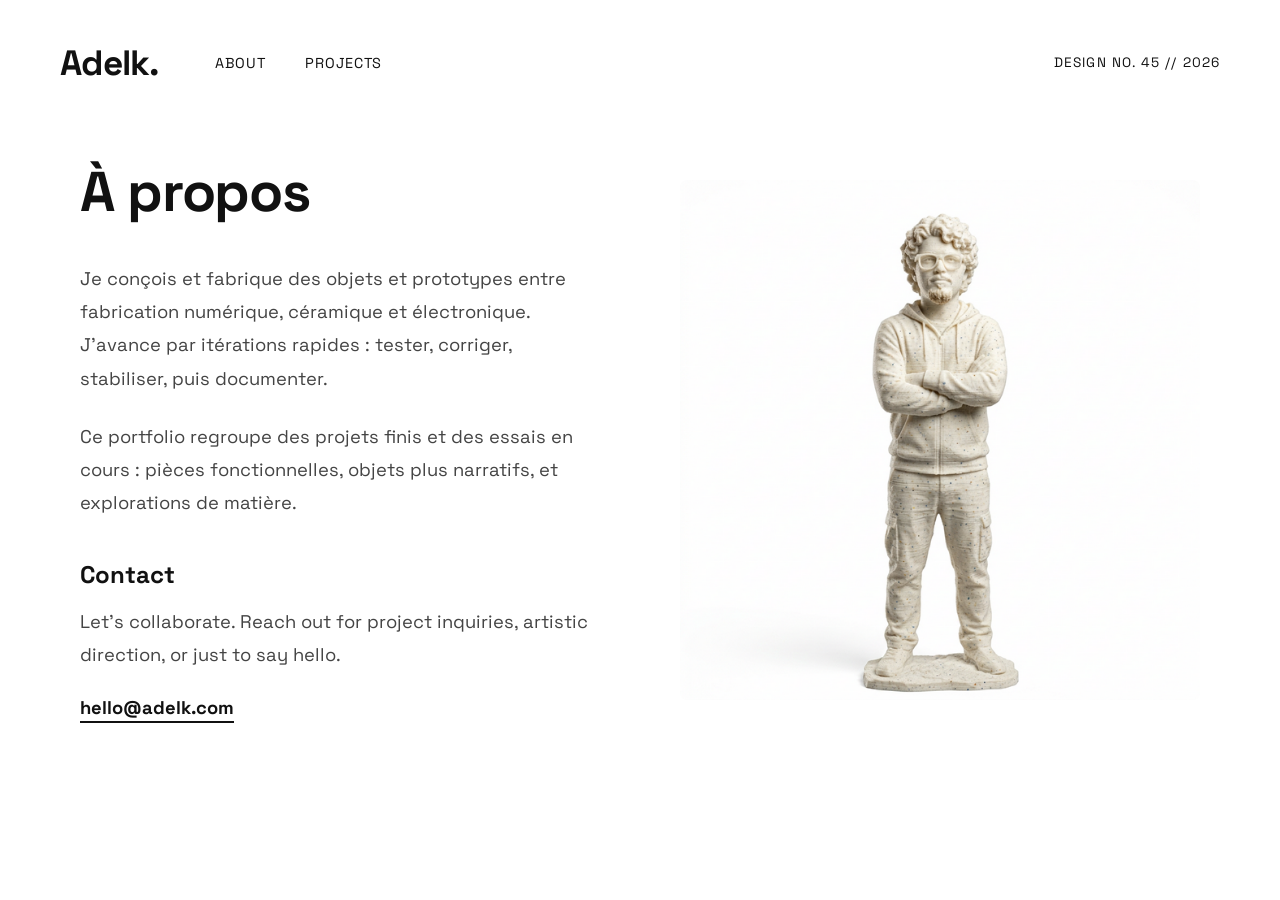
==== about.html @ 8883c1e1 "Initial commit for portfolio project with projects and about info" ====
<!DOCTYPE html>
<html lang="en">

<head>
    <meta charset="UTF-8">
    <meta name="viewport" content="width=device-width, initial-scale=1.0">
    <title>About - Adelk.</title>
    <link rel="stylesheet" href="style.css">
    <link rel="preconnect" href="https://fonts.googleapis.com">
    <link rel="preconnect" href="https://fonts.gstatic.com" crossorigin>
    <link href="https://fonts.googleapis.com/css2?family=Space+Grotesk:wght@300;400;600;700;800&display=swap"
        rel="stylesheet">
</head>

<body class="light-theme">
    <div class="loader-mask"></div>
    <header class="header">
        <div class="header-left">
            <a href="index.html" class="logo">Adelk.</a>
            <nav class="nav-links">
                <a href="about.html" class="active">About</a>
                <a href="projects.html">Projects</a>
            </nav>
        </div>
        <div class="header-right">DESIGN NO. 45 // 2026</div>
    </header>

    <main class="page-container page-content light-theme">
        <div class="project-details-scroll about-scroll" style="display: flex; align-items: center; min-height: 80vh;">

            <div class="detail-block in-view" style="margin-bottom: 0;">
                <div class="detail-text">
                    <h3 class="detail-title" style="margin-bottom: 40px; font-size: 3.5rem;">À propos</h3>
                    <p class="detail-paragraph" style="margin-bottom: 25px;">Je conçois et fabrique des objets et
                        prototypes entre fabrication numérique, céramique et électronique. J’avance par itérations
                        rapides : tester, corriger, stabiliser, puis documenter.</p>
                    <p class="detail-paragraph" style="margin-bottom: 40px;">Ce portfolio regroupe des projets finis et
                        des essais en cours : pièces
                        fonctionnelles, objets plus narratifs, et explorations de matière.</p>

                    <h4 style="font-size: 1.5rem; font-weight: 700; margin-bottom: 15px; color: #111;">Contact</h4>
                    <p class="detail-paragraph" style="margin-bottom: 25px;">Let's collaborate. Reach out for project
                        inquiries, artistic direction, or just to say hello.</p>
                    <a href="mailto:hello@adelk.com"
                        style="color: #111; font-weight: 700; border-bottom: 2px solid #111; padding-bottom: 2px; text-decoration: none; font-size: 1.15rem;">hello@adelk.com</a>
                </div>
                <div class="detail-image no-shadow">
                    <img src="assets/subject_fg.webp" alt="Profile">
                </div>
            </div>



        </div>
    </main>

    <!-- Connect the same JS animation logic used on projects page -->
    <script>
        document.addEventListener("DOMContentLoaded", () => {
            const blocks = document.querySelectorAll('.detail-block');
            const observer = new IntersectionObserver((entries) => {
                entries.forEach(entry => {
                    if (entry.isIntersecting) {
                        entry.target.classList.add('in-view');
                    }
                });
            }, { threshold: 0.2 });

            blocks.forEach(block => observer.observe(block));
        });
    </script>
</body>

</html>
---- style.css ----
* {
    margin: 0;
    padding: 0;
    box-sizing: border-box;
}

body {
    font-family: 'Space Grotesk', sans-serif;
    color: #ffffff;
    overflow: hidden;
    -webkit-font-smoothing: antialiased;
    background-image: url('assets/main_bg.webp');
    background-size: cover;
    background-position: center;
    background-repeat: no-repeat;
    height: 100vh;
    width: 100vw;
}

.loader-mask {
    position: fixed;
    inset: 0;
    background: #000;
    z-index: 9999;
    animation: fadeOutLoader 0.8s ease-in-out 0.3s forwards;
    pointer-events: none;
}

@keyframes fadeOutLoader {
    to {
        opacity: 0;
        visibility: hidden;
    }
}

@keyframes fadeIn {
    from {
        opacity: 0;
    }

    to {
        opacity: 1;
    }
}

@keyframes slideUpFade {
    from {
        transform: translateY(40px);
        opacity: 0;
    }

    to {
        transform: translateY(0);
        opacity: 1;
    }
}

/* Header */
.header {
    position: fixed;
    top: 0;
    left: 0;
    width: 100%;
    padding: 40px 60px;
    display: flex;
    justify-content: space-between;
    align-items: center;
    z-index: 100;
    animation: fadeIn 1s ease-out 0.8s backwards;
    pointer-events: none;
}

.header-left {
    display: flex;
    align-items: center;
    gap: 3.5rem;
    pointer-events: auto;
}

.logo {
    font-size: 2.2rem;
    font-weight: 800;
    letter-spacing: -0.02em;
    text-decoration: none;
    color: #ffffff;
}

.nav-links {
    display: flex;
    gap: 2.5rem;
    align-items: center;
}

.nav-links a {
    color: #ffffff;
    text-decoration: none;
    font-size: 0.9rem;
    font-weight: 400;
    letter-spacing: 0.05em;
    text-transform: uppercase;
    position: relative;
    transition: opacity 0.3s ease;
}

.nav-links a::after {
    content: '';
    position: absolute;
    bottom: -4px;
    left: 0;
    width: 100%;
    height: 1px;
    background-color: #ffffff;
    transform: scaleX(0);
    transform-origin: right;
    transition: transform 0.4s cubic-bezier(0.19, 1, 0.22, 1);
}

.nav-links a:hover::after {
    transform: scaleX(1);
    transform-origin: left;
}

.nav-links a:hover {
    opacity: 0.7;
}

.header-right {
    font-size: 0.85rem;
    font-weight: 400;
    letter-spacing: 0.08em;
    text-transform: uppercase;
}

.header-design-text {
    font-size: 0.85rem;
    font-weight: 400;
    letter-spacing: 0.08em;
    text-transform: uppercase;
    display: none;
    /* Hide on mobile if needed, but let's keep it next to menu for now */
}

@media (min-width: 600px) {
    .header-design-text {
        display: block;
    }
}

/* Page Content Pages */
.page-content {
    background-color: rgba(17, 17, 17, 0.85);
    backdrop-filter: blur(10px);
    -webkit-backdrop-filter: blur(10px);
    overflow-y: auto;
    /* enable scrolling for inner pages */
    align-items: flex-start;
    padding-top: 120px;
}

.page-content.light-theme {
    background-color: transparent;
    backdrop-filter: none;
    -webkit-backdrop-filter: none;
}

.content-box {
    text-align: center;
    max-width: 600px;
    margin: 40px auto;
    padding: 40px;
    animation: slideUpFade 1s ease-out 0.4s backwards;
}

.content-box h1 {
    font-size: 3rem;
    font-weight: 800;
    margin-bottom: 20px;
    letter-spacing: -0.02em;
}

.content-box p {
    font-size: 1.1rem;
    line-height: 1.6;
    color: rgba(255, 255, 255, 0.8);
}

/* --- Light Layout Styles --- */
body.light-theme {
    background-image: none;
    background-color: #ffffff;
    color: #111111;
    overflow-x: hidden;
    overflow-y: auto;
    height: auto;
    min-height: 100vh;
}

.light-theme .header .logo,
.light-theme .header .nav-links a,
.light-theme .header .header-right {
    color: #111111 !important;
}

.light-theme .nav-links a::after {
    background-color: #111111;
}

.projects-horizontal-layout {
    display: flex;
    width: 100vw;
    height: calc(100vh - 120px);
    overflow: hidden;
    padding: 20px 0 60px 0;
    font-family: 'Space Grotesk', sans-serif;
}

/* Left Side: Slider Viewport */
.slider-viewport {
    flex: 1;
    position: relative;
    overflow: hidden;
    padding-left: 5vw;
    display: flex;
    align-items: center;
}

.slider-track {
    display: flex;
    height: 60vh;
    min-height: 400px;
    align-items: center;
    transition: transform 0.8s cubic-bezier(0.25, 1, 0.5, 1);
    gap: 3vw;
}

/* Individual Slide */
.slide {
    position: relative;
    width: 25vw;
    min-width: 300px;
    height: 100%;
    display: flex;
    flex-direction: column;
    transition: all 0.8s cubic-bezier(0.25, 1, 0.5, 1);
    opacity: 0.4;
    cursor: pointer;
}

.slide.active {
    width: 45vw;
    min-width: 500px;
    opacity: 1;
    cursor: default;
}

.slide-image-container {
    position: relative;
    width: 100%;
    height: 70%;
    overflow: hidden;
}

.slide img {
    width: 100%;
    height: 100%;
    object-fit: cover;
    transition: transform 0.8s;
}

.slide.active img {
    transform: scale(1.02);
}

.slide-overlay {
    position: absolute;
    inset: 0;
    background: rgba(0, 0, 0, 0.2);
    display: flex;
    flex-direction: column;
    justify-content: center;
    align-items: center;
    opacity: 0;
    transition: opacity 0.5s;
    color: #ffffff;
    text-align: center;
}

.slide.active .slide-overlay {
    opacity: 1;
}

.slide-overlay h2 {
    font-size: 2.5rem;
    font-weight: 800;
    letter-spacing: 0.05em;
    line-height: 1.2;
    margin-bottom: 20px;
    text-shadow: 0 4px 12px rgba(0, 0, 0, 0.3);
}

.slide-stats {
    display: flex;
    gap: 20px;
    position: absolute;
    bottom: 20px;
    left: 20px;
    font-size: 0.9rem;
    font-weight: 600;
    text-shadow: 0 2px 8px rgba(0, 0, 0, 0.3);
}

.slide-index-bg {
    position: absolute;
    bottom: -15px;
    right: 15px;
    font-size: 4rem;
    font-weight: 800;
    color: transparent;
    -webkit-text-stroke: 1px rgba(255, 255, 255, 0.6);
    opacity: 0;
    transition: opacity 0.5s;
}

.slide:not(.active) .slide-index-bg {
    opacity: 1;
}

.slide-footer {
    margin-top: 20px;
    display: flex;
    flex-direction: row;
    justify-content: space-between;
    align-items: flex-start;
    gap: 20px;
    padding-top: 15px;
    border-top: 1px solid #e0e0e0;
}

.slide-excerpt {
    font-size: 0.8rem;
    line-height: 1.6;
    color: #888;
    flex: 1;
}

.slide.active .slide-excerpt {
    color: #444;
}

.more-link {
    font-size: 0.75rem;
    font-weight: 700;
    color: #111;
    text-decoration: none;
    letter-spacing: 0.1em;
    white-space: nowrap;
    opacity: 0;
    transition: opacity 0.3s;
}

.slide.active .more-link {
    opacity: 1;
}

/* Right Side: Sidebar */
.slider-sidebar {
    width: 350px;
    flex-shrink: 0;
    padding: 20px 60px 40px 40px;
    display: flex;
    flex-direction: column;
    justify-content: center;
    position: relative;
}

.sidebar-header {
    display: flex;
    align-items: flex-start;
    margin-bottom: 20px;
    position: relative;
}

.sidebar-line {
    position: absolute;
    left: -80px;
    top: 25px;
    width: 60px;
    height: 1px;
    background: #ccc;
}

.sidebar-num {
    font-size: 3.5rem;
    font-weight: 200;
    line-height: 1;
    color: transparent;
    -webkit-text-stroke: 1px #ccc;
    margin-right: 15px;
}

.sidebar-title {
    font-size: 1.3rem;
    font-weight: 800;
    line-height: 1.2;
    padding-top: 8px;
}

.sidebar-desc {
    font-size: 0.85rem;
    line-height: 1.6;
    color: #888;
    margin-bottom: 40px;
}

.sidebar-nav {
    display: flex;
    flex-direction: column;
    gap: 30px;
}

.nav-numbers {
    display: flex;
    flex-direction: column;
    gap: 15px;
    font-size: 0.9rem;
    font-weight: 600;
    color: #ccc;
    align-items: flex-start;
    padding-left: 20px;
}

.nav-num {
    cursor: pointer;
    transition: color 0.3s;
}

.nav-num:hover,
.nav-num.active {
    color: #111;
}

.nav-buttons {
    display: flex;
    gap: 10px;
}

.nav-btn {
    border: 1px solid #ddd;
    background: transparent;
    padding: 15px 20px;
    font-family: inherit;
    font-size: 0.7rem;
    font-weight: 700;
    letter-spacing: 0.1em;
    cursor: pointer;
    color: #111;
    transition: background 0.3s, color 0.3s, border-color 0.3s;
    text-align: center;
    flex: 1;
    border-radius: 4px;
}

.nav-btn span {
    font-size: 1rem;
    font-weight: 300;
    display: block;
    margin-top: 5px;
    color: #888;
}

.nav-btn:hover {
    border-color: #111;
}

.scroll-indicator {
    position: absolute;
    bottom: 20px;
    right: 40px;
    display: flex;
    flex-direction: column;
    align-items: center;
    gap: 15px;
    font-size: 0.6rem;
    font-weight: 600;
    letter-spacing: 0.1em;
    color: #999;
}

.scroll-line {
    width: 1px;
    height: 40px;
    background: #ccc;
}

/* Fixed Header Adjustment */
.projects-horizontal-layout {
    display: flex;
    width: 100vw;
    height: auto;
    min-height: calc(100vh - 120px);
    overflow: visible;
    padding: 20px 0 60px 0;
    font-family: 'Space Grotesk', sans-serif;
}

/* --- Project Scrolling Details --- */
.project-details-scroll {
    width: 100%;
    max-width: 1200px;
    margin: 0 auto;
    padding: 20px 40px 100px 40px;
    /* Reduced top padding from 100px to 20px */
}

.detail-block {
    display: flex;
    align-items: center;
    justify-content: space-between;
    gap: 80px;
    margin-bottom: 150px;
}

/* Reverse every other block */
.detail-block:nth-child(even) {
    flex-direction: row-reverse;
}

.detail-text {
    flex: 1;
    color: #111;
}

.detail-title {
    font-size: 2.5rem;
    font-weight: 800;
    letter-spacing: -0.02em;
    margin-bottom: 25px;
    line-height: 1.1;
    opacity: 0;
    transform: translateY(30px);
    transition: opacity 0.8s ease, transform 0.8s cubic-bezier(0.19, 1, 0.22, 1);
}

.detail-paragraph {
    font-size: 1.15rem;
    line-height: 1.8;
    color: #444;
    opacity: 0;
    transform: translateY(30px);
    transition: opacity 0.8s ease 0.2s, transform 0.8s cubic-bezier(0.19, 1, 0.22, 1) 0.2s;
}

.detail-image {
    flex: 1;
    max-width: 50vw;
    position: relative;
    border-radius: 8px;
    overflow: hidden;
    box-shadow: 0 20px 50px rgba(0, 0, 0, 0.1);
    opacity: 0;
    transform: translateY(40px) scale(0.95);
    transition: all 1s cubic-bezier(0.19, 1, 0.22, 1) 0.1s;
}

.detail-image.no-shadow {
    box-shadow: none !important;
}

.detail-image img {
    width: 100%;
    height: auto;
    display: block;
    transform: scale(1.1);
    transition: transform 1.5s cubic-bezier(0.19, 1, 0.22, 1);
}

/* Animation triggers (applied via JS Intersection Observer) */
.detail-block.in-view .detail-title,
.detail-block.in-view .detail-paragraph {
    opacity: 1;
    transform: translateY(0);
}

.detail-block.in-view .detail-image {
    opacity: 1;
    transform: translateY(0) scale(1);
}

.detail-block.in-view .detail-image img {
    transform: scale(1);
}

/* Page Container (Modify to allow natural scrolling page) */
.page-container {
    position: relative;
    width: 100vw;
    min-height: 100vh;
    display: block;
}

.giant-outline {
    position: absolute;
    left: 55%;
    top: 50%;
    transform: translate(-50%, -50%);
    font-size: 55vw;
    font-family: 'Helvetica Neue', Helvetica, Arial, sans-serif;
    font-weight: 200;
    color: transparent;
    -webkit-text-stroke: 1.5px rgba(255, 255, 255, 0.45);
    letter-spacing: -0.05em;
    pointer-events: none;
    animation: fadeIn 1.2s ease-out 0.6s backwards;
}

.info-container {
    position: absolute;
    top: 0;
    left: 0;
    width: 100%;
    height: 100%;
    pointer-events: none;
    mix-blend-mode: difference;
    /* helps with readability */
}

.blueprint-line {
    position: absolute;
    height: 1px;
    background-color: rgba(255, 255, 255, 0.3);
    left: 0;
    animation: fadeIn 1s ease-out 1s backwards;
}

.line-1 {
    top: 36%;
    width: 25vw;
}

.line-2 {
    top: 48%;
    width: 25vw;
}

.info-block {
    position: absolute;
    left: 20vw;
    transform: translateY(-50%);
    animation: slideUpFade 1s ease-out 0.9s backwards;
}

.info-block.pos-1 {
    top: 32%;
}

.info-block.pos-2 {
    top: 44%;
}

.info-block p {
    font-weight: 400;
    font-size: 0.9rem;
    line-height: 1.6;
    letter-spacing: 0.15em;
    color: rgba(255, 255, 255, 0.85);
}

.info-block h2 {
    font-weight: 800;
    font-size: 1.6rem;
    line-height: 1.1;
    letter-spacing: 0.02em;
    color: #ffffff;
    margin-top: 5px;
}

.info-block h2 span {
    font-weight: 400;
    font-size: 1.2rem;
}

/* Responsive */
@media (max-width: 900px) {
    .header {
        padding: 30px;
    }

    .header-left {
        gap: 2rem;
    }

    .nav-links {
        gap: 1.5rem;
    }

    .giant-outline {
        font-size: 80vw;
    }

    .info-block {
        left: 10vw;
    }

    .blueprint-line.line-1,
    .blueprint-line.line-2 {
        width: 15vw;
    }

    .details-gallery {
        grid-template-columns: 1fr;
    }
}

@media (max-width: 600px) {
    .header {
        padding: 20px;
        flex-direction: column;
        gap: 15px;
    }

    .header-left {
        flex-direction: column;
        gap: 10px;
    }

    .nav-links {
        gap: 1rem;
    }

    .logo {
        font-size: 1.5rem;
    }

    .header-right {
        font-size: 0.6rem;
    }

    .giant-outline {
        font-size: 100vw;
        top: 40%;
    }

    .info-block.pos-1 {
        top: 25%;
    }

    .info-block.pos-2 {
        top: 40%;
    }

    .carousel-container {
        height: 40vh;
        min-height: 300px;
    }

    .details-content {
        padding: 20px;
    }

    .details-gallery img {
        height: 250px;
    }
}
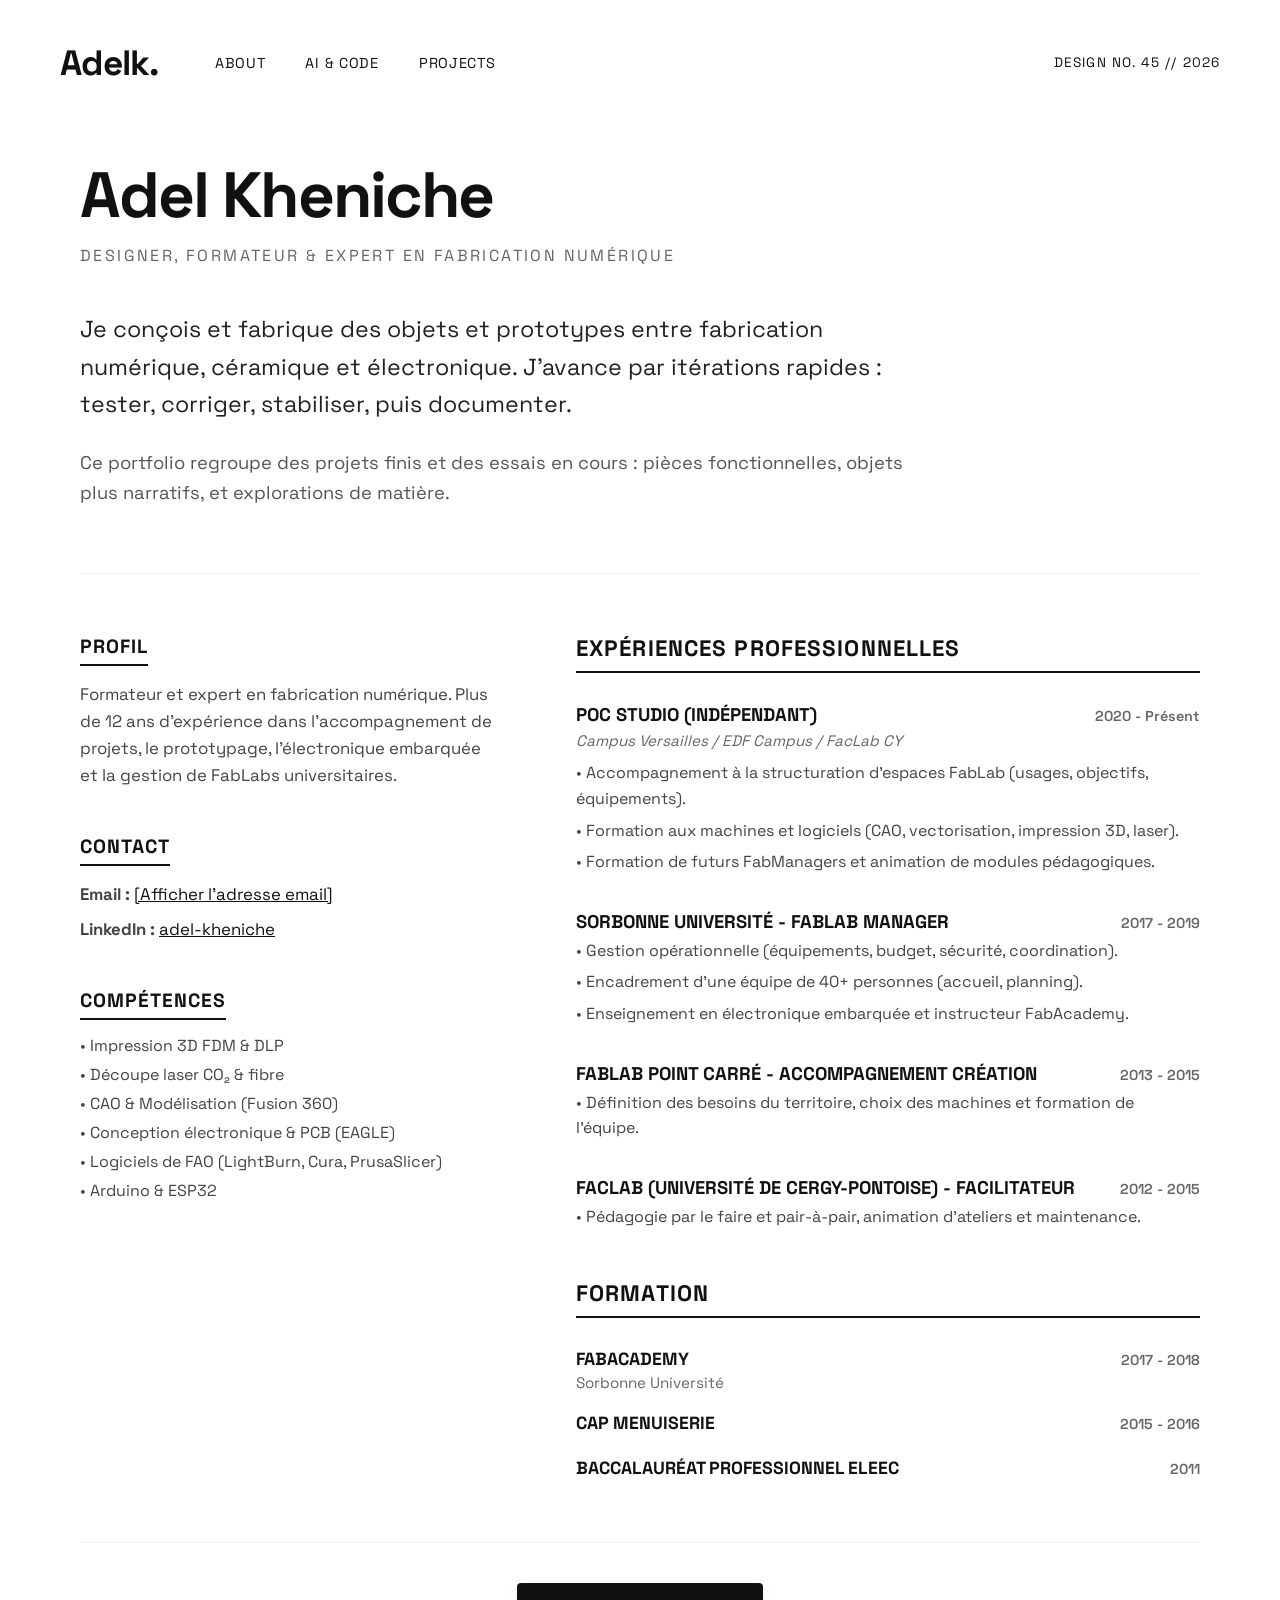
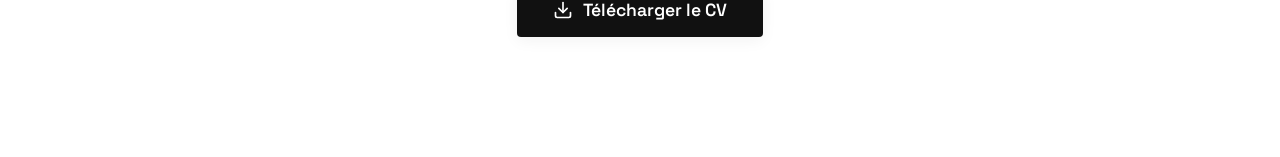
==== commit 05986c5c: "Remove phone, address, and obfuscate email" ====
--- a/about.html
+++ b/about.html
@@ -19,38 +19,154 @@
             <a href="index.html" class="logo">Adelk.</a>
             <nav class="nav-links">
                 <a href="about.html" class="active">About</a>
+                <a href="ai.html">AI & CODE</a>
                 <a href="projects.html">Projects</a>
             </nav>
         </div>
         <div class="header-right">DESIGN NO. 45 // 2026</div>
     </header>
 
-    <main class="page-container page-content light-theme">
-        <div class="project-details-scroll about-scroll" style="display: flex; align-items: center; min-height: 80vh;">
-
-            <div class="detail-block in-view" style="margin-bottom: 0;">
-                <div class="detail-text">
-                    <h3 class="detail-title" style="margin-bottom: 40px; font-size: 3.5rem;">À propos</h3>
-                    <p class="detail-paragraph" style="margin-bottom: 25px;">Je conçois et fabrique des objets et
-                        prototypes entre fabrication numérique, céramique et électronique. J’avance par itérations
-                        rapides : tester, corriger, stabiliser, puis documenter.</p>
-                    <p class="detail-paragraph" style="margin-bottom: 40px;">Ce portfolio regroupe des projets finis et
-                        des essais en cours : pièces
-                        fonctionnelles, objets plus narratifs, et explorations de matière.</p>
-
-                    <h4 style="font-size: 1.5rem; font-weight: 700; margin-bottom: 15px; color: #111;">Contact</h4>
-                    <p class="detail-paragraph" style="margin-bottom: 25px;">Let's collaborate. Reach out for project
-                        inquiries, artistic direction, or just to say hello.</p>
-                    <a href="mailto:hello@adelk.com"
-                        style="color: #111; font-weight: 700; border-bottom: 2px solid #111; padding-bottom: 2px; text-decoration: none; font-size: 1.15rem;">hello@adelk.com</a>
+    <main class="page-container page-content light-theme" style="padding-top: 160px; padding-bottom: 80px; min-height: 100vh;">
+        <div class="project-details-scroll about-scroll" style="max-width: 1200px; margin: 0 auto; padding: 0 40px; width: 100%;">
+            <!-- Top Section: Intro Text -->
+            <div class="about-intro-section" style="max-width: 850px; margin-bottom: 65px; color: #111;">
+                <h1 style="font-size: 4rem; font-weight: 800; line-height: 1.1; margin-bottom: 15px; letter-spacing: -0.03em;">Adel Kheniche</h1>
+                <p style="font-size: 1rem; text-transform: uppercase; letter-spacing: 0.15em; color: #666; margin-bottom: 45px;">Designer, Formateur & Expert en Fabrication Numérique</p>
+                
+                <p style="font-size: 1.45rem; line-height: 1.6; font-weight: 400; color: #222; margin-bottom: 25px;">
+                    Je conçois et fabrique des objets et prototypes entre fabrication numérique, céramique et électronique. J’avance par itérations rapides : tester, corriger, stabiliser, puis documenter.
+                </p>
+                <p style="font-size: 1.15rem; line-height: 1.65; color: #555;">
+                    Ce portfolio regroupe des projets finis et des essais en cours : pièces fonctionnelles, objets plus narratifs, et explorations de matière.
+                </p>
+            </div>
+
+            <!-- Divider -->
+            <div style="border-top: 1px solid #eee; margin: 60px 0; width: 100%;"></div>
+
+            <!-- CV Grid Section -->
+            <div class="about-grid" style="display: grid; grid-template-columns: 1.2fr 1.8fr; gap: 80px; width: 100%; color: #111;">
+                <!-- Left Column: Profile, Contact & Skills -->
+                <div class="about-left">
+                    <div style="margin-bottom: 45px;">
+                        <h3 style="font-size: 1.2rem; font-weight: 700; margin-bottom: 15px; border-bottom: 2px solid #111; padding-bottom: 5px; width: fit-content; text-transform: uppercase; letter-spacing: 0.05em;">Profil</h3>
+                        <p style="font-size: 1.05rem; line-height: 1.6; color: #444;">
+                            Formateur et expert en fabrication numérique. Plus de 12 ans d'expérience dans l'accompagnement de projets, le prototypage, l'électronique embarquée et la gestion de FabLabs universitaires.
+                        </p>
+                    </div>
+
+                    <div style="margin-bottom: 45px;">
+                        <h3 style="font-size: 1.2rem; font-weight: 700; margin-bottom: 15px; border-bottom: 2px solid #111; padding-bottom: 5px; width: fit-content; text-transform: uppercase; letter-spacing: 0.05em;">Contact</h3>
+                        <p style="font-size: 1.05rem; line-height: 1.6; color: #444; margin-bottom: 8px;"><strong>Email :</strong> <a href="#" id="email-btn" style="color: #111; text-decoration: underline; cursor: pointer;">[Afficher l'adresse email]</a></p>
+                        <p style="font-size: 1.05rem; line-height: 1.6; color: #444;"><strong>LinkedIn :</strong> <a href="https://www.linkedin.com/in/adel-kheniche/" target="_blank" rel="noopener" style="color: #111; text-decoration: underline;">adel-kheniche</a></p>
+                    </div>
+
+                    <div>
+                        <h3 style="font-size: 1.2rem; font-weight: 700; margin-bottom: 15px; border-bottom: 2px solid #111; padding-bottom: 5px; width: fit-content; text-transform: uppercase; letter-spacing: 0.05em;">Compétences</h3>
+                        <ul style="list-style: none; padding: 0; display: grid; grid-template-columns: 1fr; gap: 8px; font-size: 1rem; color: #444;">
+                            <li>• Impression 3D FDM & DLP</li>
+                            <li>• Découpe laser CO₂ & fibre</li>
+                            <li>• CAO & Modélisation (Fusion 360)</li>
+                            <li>• Conception électronique & PCB (EAGLE)</li>
+                            <li>• Logiciels de FAO (LightBurn, Cura, PrusaSlicer)</li>
+                            <li>• Arduino & ESP32</li>
+                        </ul>
+                    </div>
                 </div>
-                <div class="detail-image no-shadow">
-                    <img src="assets/subject_fg.webp" alt="Profile">
+
+                <!-- Right Column: Experience & Education -->
+                <div class="about-right">
+                    <div style="margin-bottom: 50px;">
+                        <h3 style="font-size: 1.4rem; font-weight: 800; margin-bottom: 30px; border-bottom: 2px solid #111; padding-bottom: 8px; text-transform: uppercase; letter-spacing: 0.05em;">Expériences Professionnelles</h3>
+                        
+                        <!-- Job 1 -->
+                        <div style="margin-bottom: 35px;">
+                            <div style="display: flex; justify-content: space-between; align-items: baseline; margin-bottom: 5px;">
+                                <h4 style="font-size: 1.15rem; font-weight: 800;">POC STUDIO (INDÉPENDANT)</h4>
+                                <span style="font-size: 0.9rem; font-weight: 600; color: #666;">2020 - Présent</span>
+                            </div>
+                            <p style="font-size: 0.95rem; font-style: italic; color: #666; margin-bottom: 10px;">Campus Versailles / EDF Campus / FacLab CY</p>
+                            <ul style="list-style: none; padding-left: 0; font-size: 1rem; color: #444; line-height: 1.6;">
+                                <li style="margin-bottom: 6px;">• Accompagnement à la structuration d’espaces FabLab (usages, objectifs, équipements).</li>
+                                <li style="margin-bottom: 6px;">• Formation aux machines et logiciels (CAO, vectorisation, impression 3D, laser).</li>
+                                <li style="margin-bottom: 6px;">• Formation de futurs FabManagers et animation de modules pédagogiques.</li>
+                            </ul>
+                        </div>
+
+                        <!-- Job 2 -->
+                        <div style="margin-bottom: 35px;">
+                            <div style="display: flex; justify-content: space-between; align-items: baseline; margin-bottom: 5px;">
+                                <h4 style="font-size: 1.15rem; font-weight: 800;">SORBONNE UNIVERSITÉ - FABLAB MANAGER</h4>
+                                <span style="font-size: 0.9rem; font-weight: 600; color: #666;">2017 - 2019</span>
+                            </div>
+                            <ul style="list-style: none; padding-left: 0; font-size: 1rem; color: #444; line-height: 1.6;">
+                                <li style="margin-bottom: 6px;">• Gestion opérationnelle (équipements, budget, sécurité, coordination).</li>
+                                <li style="margin-bottom: 6px;">• Encadrement d'une équipe de 40+ personnes (accueil, planning).</li>
+                                <li style="margin-bottom: 6px;">• Enseignement en électronique embarquée et instructeur FabAcademy.</li>
+                            </ul>
+                        </div>
+
+                        <!-- Job 3 -->
+                        <div style="margin-bottom: 35px;">
+                            <div style="display: flex; justify-content: space-between; align-items: baseline; margin-bottom: 5px;">
+                                <h4 style="font-size: 1.15rem; font-weight: 800;">FABLAB POINT CARRÉ - ACCOMPAGNEMENT CRÉATION</h4>
+                                <span style="font-size: 0.9rem; font-weight: 600; color: #666;">2013 - 2015</span>
+                            </div>
+                            <ul style="list-style: none; padding-left: 0; font-size: 1rem; color: #444; line-height: 1.6;">
+                                <li style="margin-bottom: 6px;">• Définition des besoins du territoire, choix des machines et formation de l'équipe.</li>
+                            </ul>
+                        </div>
+
+                        <!-- Job 4 -->
+                        <div>
+                            <div style="display: flex; justify-content: space-between; align-items: baseline; margin-bottom: 5px;">
+                                <h4 style="font-size: 1.15rem; font-weight: 800;">FACLAB (UNIVERSITÉ DE CERGY-PONTOISE) - FACILITATEUR</h4>
+                                <span style="font-size: 0.9rem; font-weight: 600; color: #666;">2012 - 2015</span>
+                            </div>
+                            <ul style="list-style: none; padding-left: 0; font-size: 1rem; color: #444; line-height: 1.6;">
+                                <li style="margin-bottom: 6px;">• Pédagogie par le faire et pair-à-pair, animation d'ateliers et maintenance.</li>
+                            </ul>
+                        </div>
+                    </div>
+
+                    <div>
+                        <h3 style="font-size: 1.4rem; font-weight: 800; margin-bottom: 30px; border-bottom: 2px solid #111; padding-bottom: 8px; text-transform: uppercase; letter-spacing: 0.05em;">Formation</h3>
+                        
+                        <div style="margin-bottom: 20px; display: flex; justify-content: space-between; align-items: baseline;">
+                            <div>
+                                <h4 style="font-size: 1.1rem; font-weight: 800; margin-bottom: 3px;">FABACADEMY</h4>
+                                <p style="font-size: 0.95rem; color: #666;">Sorbonne Université</p>
+                            </div>
+                            <span style="font-size: 0.9rem; font-weight: 600; color: #666;">2017 - 2018</span>
+                        </div>
+
+                        <div style="margin-bottom: 20px; display: flex; justify-content: space-between; align-items: baseline;">
+                            <div>
+                                <h4 style="font-size: 1.1rem; font-weight: 800; margin-bottom: 3px;">CAP MENUISERIE</h4>
+                            </div>
+                            <span style="font-size: 0.9rem; font-weight: 600; color: #666;">2015 - 2016</span>
+                        </div>
+
+                        <div style="display: flex; justify-content: space-between; align-items: baseline;">
+                            <div>
+                                <h4 style="font-size: 1.1rem; font-weight: 800; margin-bottom: 3px;">BACCALAURÉAT PROFESSIONNEL ELEEC</h4>
+                            </div>
+                            <span style="font-size: 0.9rem; font-weight: 600; color: #666;">2011</span>
+                        </div>
+                    </div>
                 </div>
             </div>
 
-
-
+            <!-- Divider -->
+            <div style="border-top: 1px solid #eee; margin: 60px 0 40px 0; width: 100%;"></div>
+
+            <!-- Bottom Section: Download CV Link -->
+            <div style="text-align: center; margin-bottom: 40px;">
+                <a href="assets/cv_adel_kheniche.pdf" download class="cv-download-btn" style="display: inline-flex; align-items: center; gap: 10px; background: #111; color: #fff; padding: 16px 36px; border-radius: 4px; text-decoration: none; font-weight: 600; font-size: 1.1rem; transition: background 0.3s; box-shadow: 0 4px 15px rgba(0,0,0,0.05);">
+                    <svg width="20" height="20" viewBox="0 0 24 24" fill="none" stroke="currentColor" stroke-width="2" stroke-linecap="round" stroke-linejoin="round"><path d="M21 15v4a2 2 0 0 1-2 2H5a2 2 0 0 1-2-2v-4"></path><polyline points="7 10 12 15 17 10"></polyline><line x1="12" y1="15" x2="12" y2="3"></line></svg>
+                    Télécharger le CV
+                </a>
+            </div>
         </div>
     </main>
 
@@ -67,6 +183,51 @@
             }, { threshold: 0.2 });
 
             blocks.forEach(block => observer.observe(block));
+
+            // Email Obfuscation Click Handler
+            const emailBtn = document.getElementById('email-btn');
+            if (emailBtn) {
+                emailBtn.addEventListener('click', (e) => {
+                    e.preventDefault();
+                    const user = "adel.kheniche";
+                    const domain = "gmail.com";
+                    const email = user + "@" + domain;
+                    emailBtn.href = "mailto:" + email;
+                    emailBtn.innerText = email;
+                    window.location.href = "mailto:" + email;
+                });
+            }
+
+            // Hover effects for the 'Projects' link
+            const projectLink = document.querySelector('.nav-links a[href="projects.html"]');
+            if (projectLink) {
+                projectLink.addEventListener('mouseenter', () => document.body.classList.add('show-project-hover'));
+                projectLink.addEventListener('mouseleave', () => document.body.classList.remove('show-project-hover'));
+            }
+
+            // Header scroll direction tracking for showing/hiding and styling
+            const header = document.querySelector('.header');
+            let lastScrollY = window.scrollY;
+
+            window.addEventListener('scroll', () => {
+                const currentScrollY = window.scrollY;
+                const scrollThreshold = window.innerHeight * 0.1;
+
+                if (currentScrollY > scrollThreshold) {
+                    if (header) header.classList.add('scrolled');
+                } else {
+                    if (header) header.classList.remove('scrolled');
+                }
+
+                // Hide/show header on scroll down/up
+                if (currentScrollY > lastScrollY && currentScrollY > 150) {
+                    if (header) header.classList.add('header-hidden');
+                } else {
+                    if (header) header.classList.remove('header-hidden');
+                }
+
+                lastScrollY = currentScrollY;
+            });
         });
     </script>
 </body>
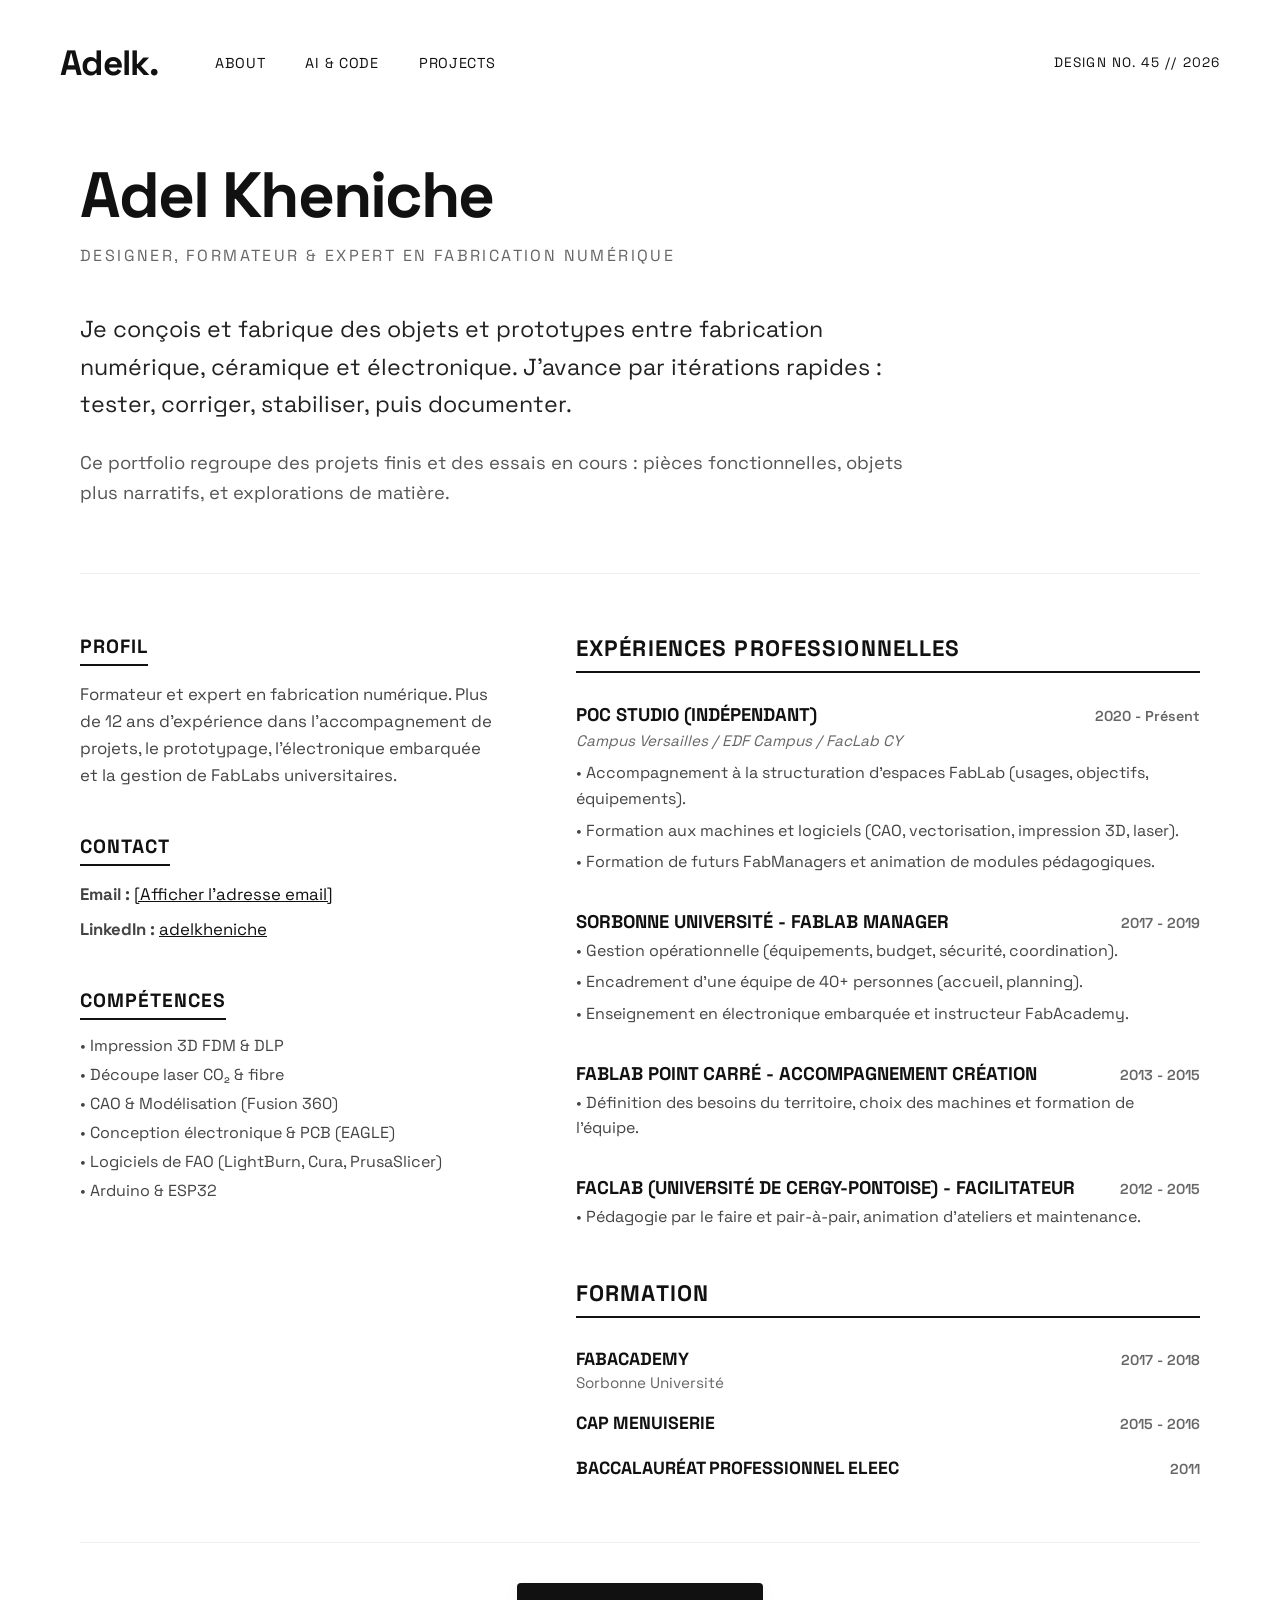
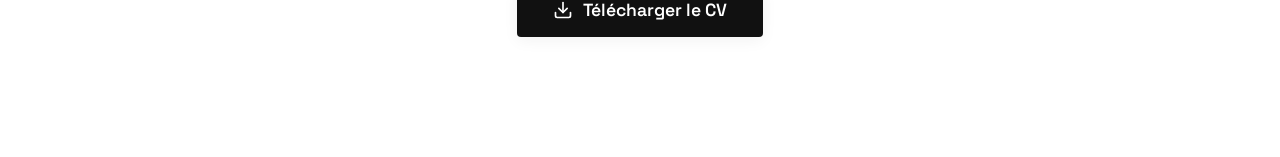
==== commit c9e959f1: "Update LinkedIn URL and fix projects page header text color" ====
--- a/about.html
+++ b/about.html
@@ -58,7 +58,7 @@
                     <div style="margin-bottom: 45px;">
                         <h3 style="font-size: 1.2rem; font-weight: 700; margin-bottom: 15px; border-bottom: 2px solid #111; padding-bottom: 5px; width: fit-content; text-transform: uppercase; letter-spacing: 0.05em;">Contact</h3>
                         <p style="font-size: 1.05rem; line-height: 1.6; color: #444; margin-bottom: 8px;"><strong>Email :</strong> <a href="#" id="email-btn" style="color: #111; text-decoration: underline; cursor: pointer;">[Afficher l'adresse email]</a></p>
-                        <p style="font-size: 1.05rem; line-height: 1.6; color: #444;"><strong>LinkedIn :</strong> <a href="https://www.linkedin.com/in/adel-kheniche/" target="_blank" rel="noopener" style="color: #111; text-decoration: underline;">adel-kheniche</a></p>
+                        <p style="font-size: 1.05rem; line-height: 1.6; color: #444;"><strong>LinkedIn :</strong> <a href="https://www.linkedin.com/in/adelkheniche/" target="_blank" rel="noopener" style="color: #111; text-decoration: underline;">adelkheniche</a></p>
                     </div>
 
                     <div>
--- a/style.css
+++ b/style.css
@@ -7,9 +7,10 @@
 body {
     font-family: 'Space Grotesk', sans-serif;
     color: #ffffff;
-    overflow: hidden;
+    overflow-y: auto;
+    overflow-x: hidden;
     -webkit-font-smoothing: antialiased;
-    background-image: url('assets/main_bg.webp');
+    background-image: url('assets/main_bg_clean.png');
     background-size: cover;
     background-position: center;
     background-repeat: no-repeat;
@@ -68,7 +69,30 @@
     z-index: 100;
     animation: fadeIn 1s ease-out 0.8s backwards;
     pointer-events: none;
-}
+    transition: padding 0.4s ease, background-color 0.4s ease, border-bottom 0.4s ease, backdrop-filter 0.4s ease, transform 0.4s cubic-bezier(0.16, 1, 0.3, 1);
+}
+
+/* Scrolled state for header */
+.header.scrolled {
+    padding: 18px 60px;
+    background-color: rgba(245, 245, 245, 0.7);
+    backdrop-filter: blur(12px);
+    -webkit-backdrop-filter: blur(12px);
+    border-bottom: 1px solid rgba(0, 0, 0, 0.05);
+    pointer-events: auto;
+}
+
+/* Hidden state for header on scroll down */
+.header.header-hidden {
+    transform: translateY(-100%);
+}
+
+/* Dark theme specific scrolled state */
+.projects-page-body .header.scrolled {
+    background-color: rgba(0, 0, 0, 0.75);
+    border-bottom: 1px solid rgba(255, 255, 255, 0.08);
+}
+
 
 .header-left {
     display: flex;
@@ -205,311 +229,341 @@
     background-color: #111111;
 }
 
-.projects-horizontal-layout {
+.projects-page-body .header .logo,
+.projects-page-body .header .nav-links a,
+.projects-page-body .header .header-right {
+    color: #ffffff !important;
+}
+
+.projects-page-body .nav-links a::after {
+    background-color: #ffffff !important;
+}
+
+/* --- New Hero Showcase (Full-Screen Immersive) --- */
+.projects-page {
+    background: #000000;
+    overflow-x: hidden;
+    color: #ffffff;
+}
+
+/* Ensure the body image from main page doesn't overlay here */
+.projects-page-body {
+    background-image: none !important;
+    background-color: #000000;
+    overflow-y: auto !important; /* Allow scrolling on projects page */
+}
+
+.hero-showcase {
     display: flex;
     width: 100vw;
-    height: calc(100vh - 120px);
-    overflow: hidden;
-    padding: 20px 0 60px 0;
+    min-height: 100vh;
+    padding: 0 5vw;
+    align-items: center;
+    justify-content: space-between;
+    position: relative;
+    z-index: 2;
     font-family: 'Space Grotesk', sans-serif;
-}
-
-/* Left Side: Slider Viewport */
-.slider-viewport {
-    flex: 1;
-    position: relative;
-    overflow: hidden;
-    padding-left: 5vw;
-    display: flex;
-    align-items: center;
-}
-
-.slider-track {
-    display: flex;
-    height: 60vh;
-    min-height: 400px;
-    align-items: center;
-    transition: transform 0.8s cubic-bezier(0.25, 1, 0.5, 1);
-    gap: 3vw;
-}
-
-/* Individual Slide */
-.slide {
-    position: relative;
-    width: 25vw;
-    min-width: 300px;
-    height: 100%;
-    display: flex;
-    flex-direction: column;
-    transition: all 0.8s cubic-bezier(0.25, 1, 0.5, 1);
-    opacity: 0.4;
-    cursor: pointer;
-}
-
-.slide.active {
-    width: 45vw;
-    min-width: 500px;
-    opacity: 1;
-    cursor: default;
-}
-
-.slide-image-container {
-    position: relative;
-    width: 100%;
-    height: 70%;
-    overflow: hidden;
-}
-
-.slide img {
+    margin-bottom: 0;
+}
+
+/* The background container for the immersive image */
+.main-image-wrapper {
+    position: fixed;
+    top: 0;
+    left: 0;
+    width: 100vw;
+    height: 100vh;
+    z-index: -1;
+    pointer-events: none;
+}
+
+.main-image-wrapper img {
     width: 100%;
     height: 100%;
     object-fit: cover;
-    transition: transform 0.8s;
-}
-
-.slide.active img {
-    transform: scale(1.02);
-}
-
-.slide-overlay {
+    transition: transform 1.2s cubic-bezier(0.19, 1, 0.22, 1), opacity 0.8s ease, filter 0.8s ease;
+}
+
+.main-image-wrapper.blurred img {
+    filter: blur(25px);
+}
+
+/* Soft dark overlay to help text legibility */
+.main-image-wrapper::after {
+    content: '';
     position: absolute;
     inset: 0;
-    background: rgba(0, 0, 0, 0.2);
+    background: linear-gradient(to bottom, rgba(0, 0, 0, 0.2) 0%, rgba(0, 0, 0, 0.5) 100%);
+    pointer-events: none;
+}
+
+/* Left: Large Titles & Socials */
+.hero-left {
+    flex: 0 0 35%;
     display: flex;
     flex-direction: column;
     justify-content: center;
-    align-items: center;
-    opacity: 0;
-    transition: opacity 0.5s;
+    padding-bottom: 5vh;
+}
+
+.project-index-large {
+    font-size: 1.5rem;
+    font-weight: 700;
+    margin-bottom: 20px;
+    opacity: 0.8;
     color: #ffffff;
-    text-align: center;
-}
-
-.slide.active .slide-overlay {
-    opacity: 1;
-}
-
-.slide-overlay h2 {
-    font-size: 2.5rem;
+    text-shadow: 0 2px 10px rgba(0, 0, 0, 0.3);
+}
+
+.project-title-large {
+    font-size: 7rem;
     font-weight: 800;
-    letter-spacing: 0.05em;
-    line-height: 1.2;
-    margin-bottom: 20px;
-    text-shadow: 0 4px 12px rgba(0, 0, 0, 0.3);
-}
-
-.slide-stats {
-    display: flex;
-    gap: 20px;
-    position: absolute;
-    bottom: 20px;
-    left: 20px;
-    font-size: 0.9rem;
-    font-weight: 600;
-    text-shadow: 0 2px 8px rgba(0, 0, 0, 0.3);
-}
-
-.slide-index-bg {
-    position: absolute;
-    bottom: -15px;
-    right: 15px;
-    font-size: 4rem;
-    font-weight: 800;
-    color: transparent;
-    -webkit-text-stroke: 1px rgba(255, 255, 255, 0.6);
-    opacity: 0;
-    transition: opacity 0.5s;
-}
-
-.slide:not(.active) .slide-index-bg {
-    opacity: 1;
-}
-
-.slide-footer {
-    margin-top: 20px;
-    display: flex;
-    flex-direction: row;
-    justify-content: space-between;
-    align-items: flex-start;
-    gap: 20px;
-    padding-top: 15px;
-    border-top: 1px solid #e0e0e0;
-}
-
-.slide-excerpt {
-    font-size: 0.8rem;
+    line-height: 0.9;
+    letter-spacing: -0.04em;
+    margin-bottom: 30px;
+    text-transform: uppercase;
+    color: #ffffff;
+    text-shadow: 0 5px 30px rgba(0, 0, 0, 0.5);
+}
+
+.project-excerpt-large {
+    font-size: 1.1rem;
     line-height: 1.6;
-    color: #888;
-    flex: 1;
-}
-
-.slide.active .slide-excerpt {
-    color: #444;
-}
-
-.more-link {
-    font-size: 0.75rem;
-    font-weight: 700;
-    color: #111;
-    text-decoration: none;
-    letter-spacing: 0.1em;
-    white-space: nowrap;
-    opacity: 0;
-    transition: opacity 0.3s;
-}
-
-.slide.active .more-link {
-    opacity: 1;
-}
-
-/* Right Side: Sidebar */
-.slider-sidebar {
-    width: 350px;
-    flex-shrink: 0;
-    padding: 20px 60px 40px 40px;
-    display: flex;
-    flex-direction: column;
-    justify-content: center;
-    position: relative;
-}
-
-.sidebar-header {
-    display: flex;
-    align-items: flex-start;
-    margin-bottom: 20px;
-    position: relative;
-}
-
-.sidebar-line {
-    position: absolute;
-    left: -80px;
-    top: 25px;
-    width: 60px;
-    height: 1px;
-    background: #ccc;
-}
-
-.sidebar-num {
-    font-size: 3.5rem;
-    font-weight: 200;
-    line-height: 1;
-    color: transparent;
-    -webkit-text-stroke: 1px #ccc;
-    margin-right: 15px;
-}
-
-.sidebar-title {
-    font-size: 1.3rem;
-    font-weight: 800;
-    line-height: 1.2;
-    padding-top: 8px;
-}
-
-.sidebar-desc {
-    font-size: 0.85rem;
-    line-height: 1.6;
-    color: #888;
+    color: rgba(255, 255, 255, 0.9);
+    max-width: 400px;
     margin-bottom: 40px;
 }
 
-.sidebar-nav {
-    display: flex;
-    flex-direction: column;
-    gap: 30px;
-}
-
-.nav-numbers {
+.hero-socials {
     display: flex;
     flex-direction: column;
     gap: 15px;
-    font-size: 0.9rem;
+    position: absolute;
+    left: 2vw;
+    top: 50%;
+    transform: translateY(-50%);
+}
+
+.hero-socials a {
+    writing-mode: vertical-rl;
+    text-orientation: mixed;
+    transform: rotate(180deg);
+    font-size: 0.7rem;
     font-weight: 600;
-    color: #ccc;
-    align-items: flex-start;
-    padding-left: 20px;
-}
-
-.nav-num {
+    text-decoration: none;
+    color: rgba(255, 255, 255, 0.6);
+    letter-spacing: 0.2em;
+    transition: color 0.3s;
+}
+
+.hero-socials a:hover {
+    color: #ffffff;
+}
+
+.hero-read-more {
+    margin-top: 20px;
+    background: transparent;
+    border: 1px solid rgba(255, 255, 255, 0.3);
+    color: #ffffff;
+    padding: 12px 25px;
+    font-size: 0.8rem;
+    font-weight: 600;
+    letter-spacing: 0.15em;
+    text-transform: uppercase;
     cursor: pointer;
-    transition: color 0.3s;
-}
-
-.nav-num:hover,
-.nav-num.active {
+    transition: all 0.3s cubic-bezier(0.19, 1, 0.22, 1);
+    width: fit-content;
+    border-radius: 2px;
+}
+
+.hero-read-more:hover {
+    background: #ffffff;
+    color: #000000;
+    border-color: #ffffff;
+    transform: translateY(-2px);
+    box-shadow: 0 5px 15px rgba(255, 255, 255, 0.2);
+}
+
+/* Center: Focal area for dots */
+.hero-center {
+    flex: 1;
+    height: 100%;
+    display: flex;
+    flex-direction: column;
+    align-items: center;
+    justify-content: flex-end;
+    padding-bottom: 5vh;
+    position: relative;
+    pointer-events: none;
+}
+
+.hero-dots-wrapper {
+    position: absolute;
+    bottom: 40px;
+    left: 50%;
+    transform: translateX(-50%);
+    display: flex;
+    align-items: center;
+    gap: 30px;
+    z-index: 10;
+    pointer-events: auto;
+}
+
+.hero-arrow {
+    background: transparent;
+    border: none;
+    color: rgba(255, 255, 255, 0.4);
+    cursor: pointer;
+    display: flex;
+    align-items: center;
+    justify-content: center;
+    padding: 10px;
+    transition: all 0.3s cubic-bezier(0.19, 1, 0.22, 1);
+}
+
+.hero-arrow:hover {
+    color: #ffffff;
+    transform: scale(1.2);
+}
+
+.hero-arrow svg {
+    width: 28px;
+    height: 28px;
+}
+
+.hero-dots {
+    display: flex;
+    gap: 16px;
+    align-items: center;
+}
+
+.dot {
+    width: 8px;
+    height: 8px;
+    border-radius: 50%;
+    background: rgba(255, 255, 255, 0.4);
+    cursor: pointer;
+    transition: all 0.4s cubic-bezier(0.19, 1, 0.22, 1);
+    position: relative;
+}
+
+/* Expand clickable hitbox of the dot */
+.dot::after {
+    content: '';
+    position: absolute;
+    top: -8px;
+    left: -8px;
+    right: -8px;
+    bottom: -8px;
+}
+
+.dot:hover {
+    background: rgba(255, 255, 255, 0.8);
+    transform: scale(1.2);
+}
+
+.dot.active {
+    background: #ffffff;
+    transform: scale(1.5);
+    box-shadow: 0 0 12px rgba(255, 255, 255, 0.5);
+}
+
+/* Spinner Keyframes for details loader */
+@keyframes spin {
+    to {
+        transform: rotate(360deg);
+    }
+}
+
+
+/* Next Project Transition Footer (at the bottom of detail pages) */
+.next-project-footer {
+    margin-top: 120px;
+    padding: 100px 0;
+    border-top: 1px solid rgba(0, 0, 0, 0.05);
+    text-align: center;
+    cursor: pointer;
+    transition: background-color 0.4s ease;
+}
+
+.next-project-footer:hover {
+    background-color: rgba(0, 0, 0, 0.01);
+}
+
+.next-project-label {
+    font-size: 0.8rem;
+    font-weight: 600;
+    letter-spacing: 0.25em;
+    text-transform: uppercase;
+    color: #888;
+}
+
+.next-project-title {
+    font-size: clamp(2.5rem, 6vw, 4.5rem);
+    font-weight: 800;
+    margin-top: 15px;
+    margin-bottom: 35px;
+    letter-spacing: -0.03em;
     color: #111;
-}
-
-.nav-buttons {
-    display: flex;
-    gap: 10px;
-}
-
-.nav-btn {
-    border: 1px solid #ddd;
-    background: transparent;
-    padding: 15px 20px;
-    font-family: inherit;
-    font-size: 0.7rem;
-    font-weight: 700;
-    letter-spacing: 0.1em;
-    cursor: pointer;
+    text-transform: uppercase;
+    transition: transform 0.4s cubic-bezier(0.19, 1, 0.22, 1);
+}
+
+.next-project-footer:hover .next-project-title {
+    transform: translateY(-5px);
+}
+
+.next-project-footer-arrow {
+    display: inline-flex;
+    align-items: center;
+    justify-content: center;
+    width: 70px;
+    height: 70px;
+    border-radius: 50%;
+    border: 2px solid #111;
     color: #111;
-    transition: background 0.3s, color 0.3s, border-color 0.3s;
-    text-align: center;
-    flex: 1;
-    border-radius: 4px;
-}
-
-.nav-btn span {
-    font-size: 1rem;
-    font-weight: 300;
-    display: block;
-    margin-top: 5px;
-    color: #888;
-}
-
-.nav-btn:hover {
-    border-color: #111;
-}
-
-.scroll-indicator {
-    position: absolute;
-    bottom: 20px;
-    right: 40px;
-    display: flex;
-    flex-direction: column;
-    align-items: center;
-    gap: 15px;
-    font-size: 0.6rem;
-    font-weight: 600;
-    letter-spacing: 0.1em;
-    color: #999;
-}
-
-.scroll-line {
-    width: 1px;
-    height: 40px;
-    background: #ccc;
-}
-
-/* Fixed Header Adjustment */
-.projects-horizontal-layout {
-    display: flex;
-    width: 100vw;
-    height: auto;
-    min-height: calc(100vh - 120px);
-    overflow: visible;
-    padding: 20px 0 60px 0;
-    font-family: 'Space Grotesk', sans-serif;
-}
+    transition: all 0.4s cubic-bezier(0.19, 1, 0.22, 1);
+}
+
+.next-project-footer:hover .next-project-footer-arrow {
+    background-color: #111;
+    color: #fff;
+    transform: scale(1.1);
+}
+
+/* Animations for project switch */
+.fade-out {
+    opacity: 0 !important;
+    transform: translateY(20px) !important;
+}
+
+.fade-in {
+    opacity: 1 !important;
+    transform: translateY(0) !important;
+}
+
+/* Opacity-only transitions to avoid shifting full screen background elements */
+.fade-out-opacity {
+    opacity: 0 !important;
+    transition: opacity 0.4s ease-out !important;
+}
+
+.fade-in-opacity {
+    opacity: 1 !important;
+    transition: opacity 0.6s ease-in !important;
+}
+
 
 /* --- Project Scrolling Details --- */
 .project-details-scroll {
+    position: relative;
+    z-index: 10;
     width: 100%;
     max-width: 1200px;
     margin: 0 auto;
     padding: 20px 40px 100px 40px;
-    /* Reduced top padding from 100px to 20px */
+    background: transparent;
+    min-height: 100vh;
 }
 
 .detail-block {
@@ -588,6 +642,118 @@
 
 .detail-block.in-view .detail-image img {
     transform: scale(1);
+}
+
+/* Image Hover Swap Logic */
+.detail-image {
+    position: relative;
+}
+
+.detail-image img.hover-img {
+    position: absolute;
+    top: 0;
+    left: 0;
+    width: 100%;
+    height: 100%;
+    opacity: 0;
+    transition: opacity 0.5s ease-in-out;
+    pointer-events: none;
+    object-fit: cover;
+}
+
+.detail-image:hover img.hover-img {
+    opacity: 1;
+}
+
+/* Home page subject image (Bottom centered, precise scale) */
+.home-subject-container {
+    position: fixed;
+    left: 50%;
+    bottom: 0px;
+    /* Touch the very bottom */
+    transform: translateX(-50%);
+    width: auto;
+    height: 100vh;
+    /* Fill the screen vertically */
+    z-index: 10;
+    /* Ensure it stays above other elements */
+    pointer-events: none;
+    display: flex;
+    justify-content: center;
+    align-items: flex-end;
+    /* Align character bottom to screen bottom */
+    opacity: 1;
+    /* Visible by default now */
+    transition: opacity 0.8s cubic-bezier(0.19, 1, 0.22, 1);
+}
+
+.home-subject-container img {
+    position: absolute;
+    bottom: 0;
+    height: 100%;
+    /* Fill the 100vh container */
+    width: auto;
+    max-width: none;
+    /* Allow it to be as wide as needed */
+    object-fit: contain;
+    opacity: 0;
+    /* Exit position: completely below the screen (100vh displacement) */
+    transform: translateY(100vh);
+    /* Slightly faster duration (0.7s) */
+    transition: opacity 0.7s cubic-bezier(0.19, 1, 0.22, 1),
+        transform 0.7s cubic-bezier(0.19, 1, 0.22, 1);
+}
+
+/* Note: For best results, use PNGs with truly transparent backgrounds.
+   Removing drop-shadow because it outlines the white rectangle if not transparent. */
+
+/* Default state: About character is UP and visible */
+.home-subject-about {
+    opacity: 1 !important;
+    transform: translateY(0) !important;
+    transition-delay: 0.4s !important;
+}
+
+/* Base styles for secondary subject images (initially hidden/down) */
+.home-subject-projects,
+.home-subject-ai {
+    opacity: 0;
+    transform: translateY(100vh);
+    transition-delay: 0s;
+}
+
+/* When PROJECTS is hovered, hide About and AI, show Projects */
+body.show-project-hover .home-subject-about,
+body.show-project-hover .home-subject-ai {
+    opacity: 0 !important;
+    transform: translateY(100vh) !important;
+    transition-delay: 0s !important;
+}
+
+body.show-project-hover .home-subject-projects {
+    opacity: 1;
+    transform: translateY(0);
+    transition-delay: 0.4s;
+}
+
+/* When AI is hovered, hide About and Projects, show AI */
+body.show-ai-hover .home-subject-about,
+body.show-ai-hover .home-subject-projects {
+    opacity: 0 !important;
+    transform: translateY(100vh) !important;
+    transition-delay: 0s !important;
+}
+
+body.show-ai-hover .home-subject-ai {
+    opacity: 1;
+    transform: translateY(0);
+    transition-delay: 0.4s;
+}
+
+/* Universal transition-delay reset on mouseleave */
+.home-subject-projects,
+.home-subject-ai {
+    transition-delay: 0s;
 }
 
 /* Page Container (Modify to allow natural scrolling page) */
@@ -633,12 +799,17 @@
 }
 
 .line-1 {
-    top: 36%;
+    top: 40%;
     width: 25vw;
 }
 
 .line-2 {
-    top: 48%;
+    top: 52%;
+    width: 25vw;
+}
+
+.line-3 {
+    top: 64%;
     width: 25vw;
 }
 
@@ -650,11 +821,15 @@
 }
 
 .info-block.pos-1 {
-    top: 32%;
+    top: 36%;
 }
 
 .info-block.pos-2 {
-    top: 44%;
+    top: 48%;
+}
+
+.info-block.pos-3 {
+    top: 60%;
 }
 
 .info-block p {
@@ -760,4 +935,415 @@
     .details-gallery img {
         height: 250px;
     }
-}+}
+/* Markdown-Rendered Styles */
+.markdown-body h2 {
+    font-size: 2.5rem;
+    font-weight: 800;
+    margin: 80px 0 30px;
+    letter-spacing: -0.02em;
+}
+
+.markdown-body h3 {
+    font-size: 1.8rem;
+    font-weight: 700;
+    margin: 40px 0 20px;
+}
+
+.markdown-body p {
+    font-size: 1.15rem;
+    line-height: 1.8;
+    color: #444;
+    margin-bottom: 25px;
+}
+
+.markdown-body img {
+    max-width: 100%;
+    height: auto;
+    border-radius: 8px;
+    margin: 40px 0;
+    box-shadow: 0 10px 40px rgba(0,0,0,0.1);
+}
+
+.markdown-body hr {
+    border: none;
+    height: 1px;
+    background: #eee;
+    margin: 80px 0;
+}
+
+.markdown-body ul {
+    list-style: none;
+    padding: 0;
+    margin-bottom: 30px;
+}
+
+.markdown-body li {
+    margin-bottom: 15px;
+    padding-left: 20px;
+    border-left: 2px solid #ddd;
+    font-size: 1.1rem;
+    color: #555;
+}
+
+/* Custom Layout Classes used in MD */
+.markdown-body .image-grid {
+    display: grid;
+    grid-template-columns: 1fr 1fr;
+    gap: 20px;
+    margin: 40px 0;
+}
+
+.markdown-body .image-grid img {
+    margin: 0;
+}
+
+.markdown-body .stats-row {
+    background: #111;
+    color: #fff;
+    padding: 60px 40px;
+    border-radius: 12px;
+    display: flex;
+    justify-content: space-around;
+    text-align: center;
+    margin: 80px 0;
+}
+
+.markdown-body .stat-item {
+    flex: 1;
+}
+
+.markdown-body .stat-item strong {
+    display: block;
+    font-size: 2.5rem;
+    font-weight: 800;
+}
+
+.markdown-body .stat-item span {
+    font-size: 0.8rem;
+    opacity: 0.6;
+    text-transform: uppercase;
+    letter-spacing: 0.1em;
+}
+
+.markdown-body .code-grid {
+    display: grid;
+    grid-template-columns: 1fr 1fr;
+    gap: 15px;
+    margin: 40px 0;
+}
+
+.markdown-body pre {
+    background: #f8f8f8;
+    padding: 25px;
+    border-radius: 8px;
+    font-family: 'JetBrains Mono', 'Fira Code', monospace;
+    font-size: 0.9rem;
+    color: #111;
+    overflow-x: auto;
+}
+
+.markdown-body .quote-box {
+    background: #f8f8f8;
+    padding: 40px;
+    border-radius: 8px;
+    font-style: italic;
+    color: #666;
+    font-size: 1.1rem;
+    line-height: 1.6;
+    flex: 1;
+}
+
+.markdown-body .flex-row {
+    display: flex;
+    align-items: center;
+    gap: 40px;
+    margin: 60px 0;
+}
+
+.markdown-body .project-video {
+    width: 100%;
+    border-radius: 8px;
+    margin: 40px 0;
+}
+
+/* Side-by-Side Blocks for Markdown */
+.markdown-body .detail-block {
+    display: flex;
+    align-items: center;
+    justify-content: space-between;
+    gap: 100px;
+    margin: 150px 0;
+}
+
+.markdown-body .detail-block:nth-child(even) {
+    flex-direction: row-reverse;
+}
+
+.markdown-body .detail-text {
+    flex: 1;
+}
+
+.markdown-body .detail-image {
+    flex: 1;
+    max-width: 50vw;
+}
+
+.markdown-body .detail-image img {
+    width: 100%;
+    margin: 0; /* Override default img margin */
+}
+
+@media (max-width: 900px) {
+    .markdown-body .detail-block,
+    .markdown-body .detail-block:nth-child(even) {
+        flex-direction: column;
+        gap: 40px;
+    }
+    
+    .markdown-body .detail-image {
+        max-width: 100%;
+    }
+}
+
+/* Media Carousel Styles */
+.media-carousel {
+    position: relative;
+    width: 100%;
+    overflow: hidden;
+    border-radius: 8px;
+    box-shadow: 0 10px 40px rgba(0,0,0,0.1);
+    background: #f8f8f8;
+}
+
+.carousel-track-wrapper {
+    overflow: hidden;
+    width: 100%;
+}
+
+.carousel-track {
+    display: flex !important;
+    flex-wrap: nowrap !important;
+    flex-direction: row !important;
+    transition: transform 0.5s cubic-bezier(0.25, 0.46, 0.45, 0.94);
+    width: 100%;
+}
+
+.carousel-slide {
+    min-width: 100% !important;
+    width: 100% !important;
+    flex-shrink: 0 !important;
+    box-sizing: border-box;
+    display: flex !important;
+    align-items: center;
+    justify-content: center;
+    position: relative;
+}
+
+.carousel-slide p {
+    margin: 0 !important;
+    width: 100% !important;
+    display: block !important;
+}
+
+.carousel-slide img,
+.carousel-slide video {
+    width: 100% !important;
+    height: 550px !important;
+    max-height: 70vh !important;
+    display: block !important;
+    object-fit: cover !important;
+    margin: 0 !important;
+    border-radius: 8px;
+    box-shadow: none !important;
+    transform: none !important; /* Override zoom scale transformations */
+    transition: none !important;
+}
+
+@media (max-width: 768px) {
+    .carousel-slide img,
+    .carousel-slide video {
+        height: 350px !important;
+    }
+}
+
+
+.carousel-btn {
+    position: absolute;
+    top: 50%;
+    transform: translateY(-50%);
+    width: 44px;
+    height: 44px;
+    border-radius: 50%;
+    background: rgba(255, 255, 255, 0.75);
+    backdrop-filter: blur(10px);
+    -webkit-backdrop-filter: blur(10px);
+    border: none;
+    box-shadow: 0 4px 15px rgba(0, 0, 0, 0.12);
+    color: #111;
+    display: flex;
+    align-items: center;
+    justify-content: center;
+    cursor: pointer;
+    z-index: 10;
+    transition: all 0.3s cubic-bezier(0.19, 1, 0.22, 1);
+    opacity: 0.8; /* Keep them partially visible by default for UX, fully visible on hover */
+}
+
+.carousel-btn svg {
+    stroke: #111;
+    transition: transform 0.2s;
+}
+
+.carousel-btn:hover {
+    background: #ffffff;
+    opacity: 1;
+    transform: translateY(-50%) scale(1.1);
+    box-shadow: 0 6px 20px rgba(0, 0, 0, 0.2);
+}
+
+.carousel-btn.prev-btn {
+    left: 15px;
+}
+
+.carousel-btn.prev-btn:hover svg {
+    transform: translateX(-2px);
+}
+
+.carousel-btn.next-btn {
+    right: 15px;
+}
+
+.carousel-btn.next-btn:hover svg {
+    transform: translateX(2px);
+}
+
+.carousel-dots-container {
+    position: absolute;
+    bottom: 20px;
+    left: 50%;
+    transform: translateX(-50%);
+    z-index: 10;
+    pointer-events: auto;
+}
+
+.carousel-dots {
+    display: flex;
+    gap: 8px;
+    align-items: center;
+    background: rgba(0, 0, 0, 0.5);
+    backdrop-filter: blur(8px);
+    -webkit-backdrop-filter: blur(8px);
+    padding: 6px 14px;
+    border-radius: 20px;
+    box-shadow: 0 4px 15px rgba(0, 0, 0, 0.15);
+}
+
+.carousel-dot {
+    width: 6px;
+    height: 6px;
+    border-radius: 50%;
+    background: rgba(255, 255, 255, 0.4);
+    cursor: pointer;
+    transition: all 0.3s ease;
+}
+
+.carousel-dot.active {
+    background: #ffffff;
+    transform: scale(1.3);
+}
+
+/* Responsive Grid for About Page */
+@media (max-width: 900px) {
+    .about-grid {
+        grid-template-columns: 1fr !important;
+        gap: 50px !important;
+    }
+}
+.cv-download-btn:hover {
+    background: #333 !important;
+}
+
+/* Work in Progress Toast */
+.wip-toast {
+    position: fixed;
+    bottom: 40px;
+    right: 40px;
+    background: rgba(17, 17, 17, 0.85);
+    backdrop-filter: blur(12px);
+    -webkit-backdrop-filter: blur(12px);
+    border: 1px solid rgba(255, 255, 255, 0.1);
+    color: #ffffff;
+    padding: 16px 28px;
+    border-radius: 4px;
+    font-family: 'Space Grotesk', sans-serif;
+    font-size: 0.85rem;
+    font-weight: 600;
+    letter-spacing: 0.1em;
+    text-transform: uppercase;
+    z-index: 1000;
+    pointer-events: none;
+    opacity: 0;
+    transform: translateY(20px);
+    transition: opacity 0.4s ease, transform 0.4s cubic-bezier(0.16, 1, 0.3, 1);
+}
+
+.wip-toast.show {
+    opacity: 1;
+    transform: translateY(0);
+}
+
+/* Light theme specific wip toast */
+body.light-theme .wip-toast {
+    background: rgba(245, 245, 245, 0.85);
+    border: 1px solid rgba(0, 0, 0, 0.1);
+    color: #111111;
+}
+
+/* Caution style WIP Banner */
+.caution-tape {
+    background: rgba(255, 215, 0, 0.08);
+    border: 1px solid rgba(255, 215, 0, 0.3);
+    backdrop-filter: blur(10px);
+    -webkit-backdrop-filter: blur(10px);
+    padding: 14px 28px;
+    width: 100%;
+    border-radius: 4px;
+    display: flex;
+    align-items: center;
+    justify-content: center;
+    box-sizing: border-box;
+    margin-bottom: 45px;
+}
+
+.caution-tape-content {
+    color: #ffd700;
+    font-family: 'Space Grotesk', sans-serif;
+    font-weight: 700;
+    font-size: 0.85rem;
+    letter-spacing: 0.15em;
+    text-transform: uppercase;
+    white-space: nowrap;
+}
+
+/* Light theme caution banner (inside project details) */
+.project-details-scroll .caution-tape {
+    background: #fffbeb;
+    border: 1px solid #fde68a;
+}
+
+.project-details-scroll .caution-tape-content {
+    color: #b45309;
+}
+
+/* Responsive updates for previews */
+@media (max-width: 900px) {
+    .hero-right {
+        display: none !important;
+    }
+    .hero-left {
+        flex: 0 0 100% !important;
+        max-width: 100% !important;
+        padding: 0 20px !important;
+    }
+}
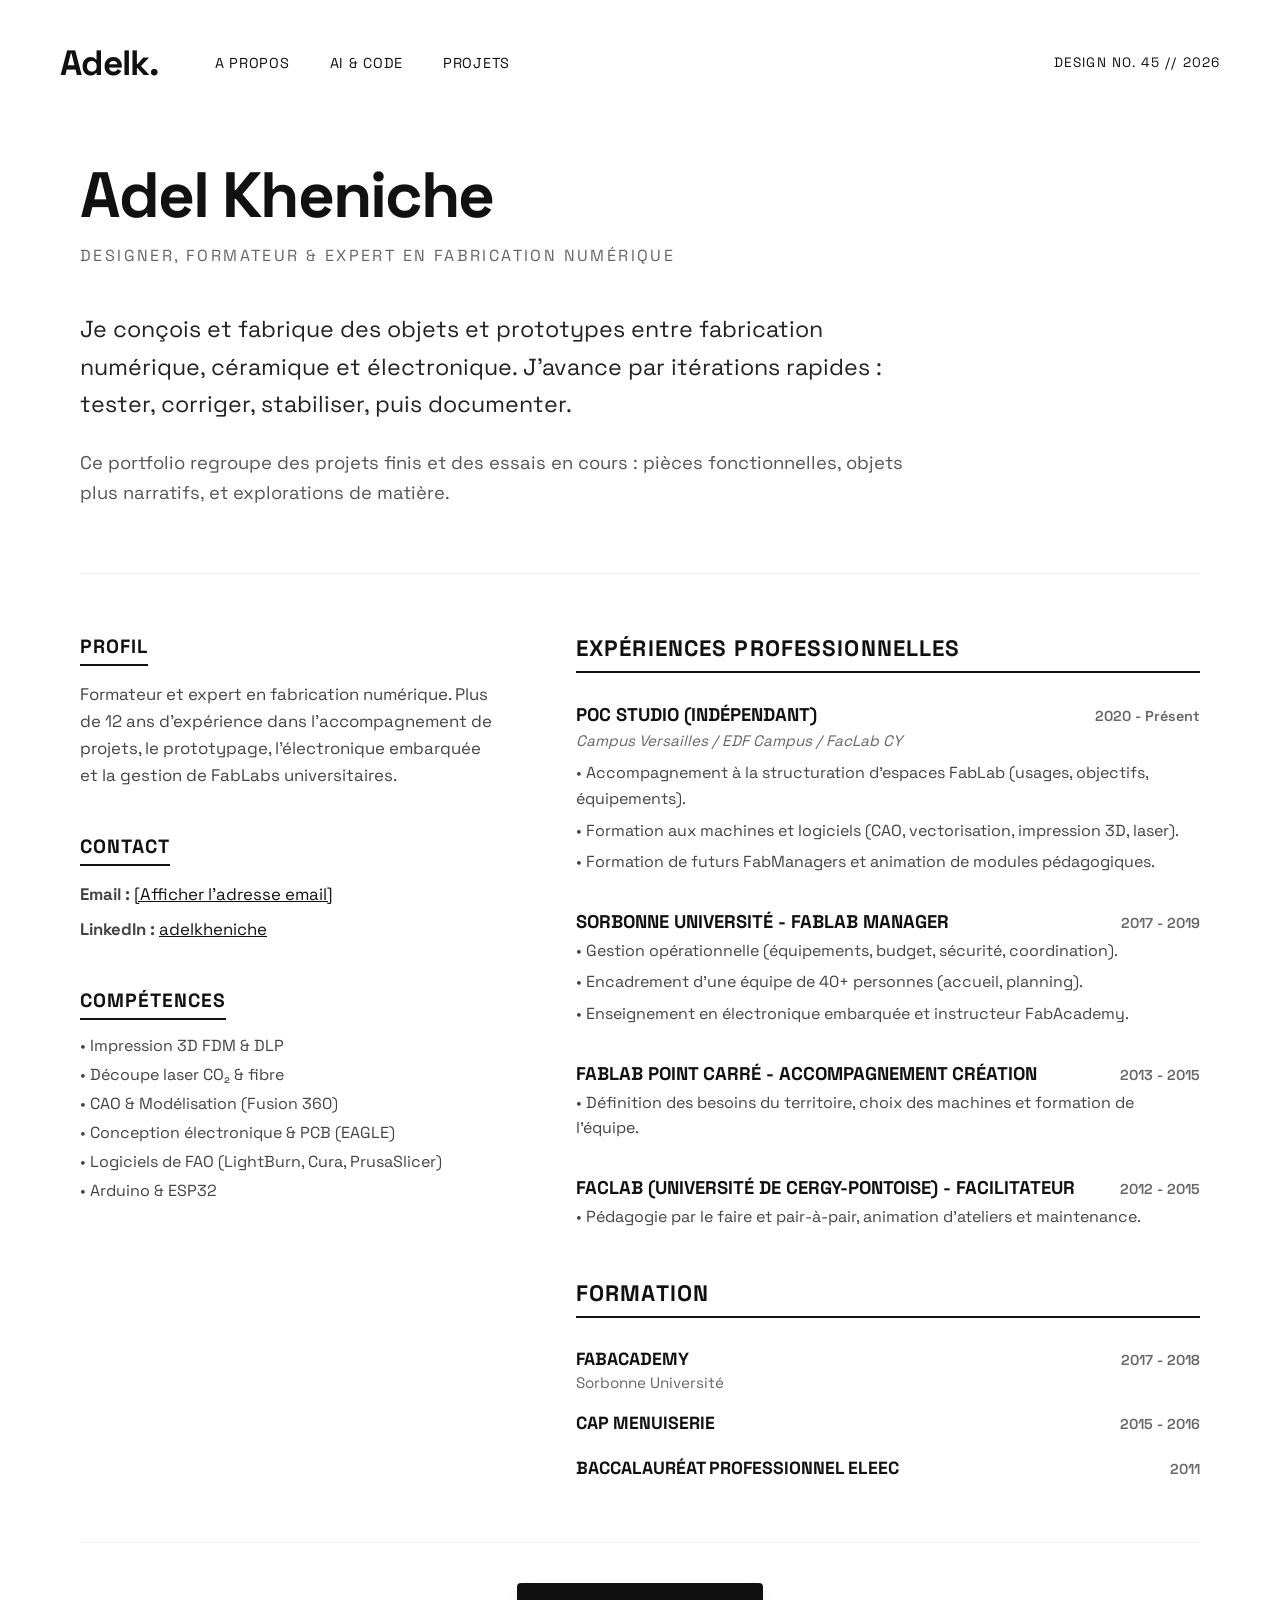
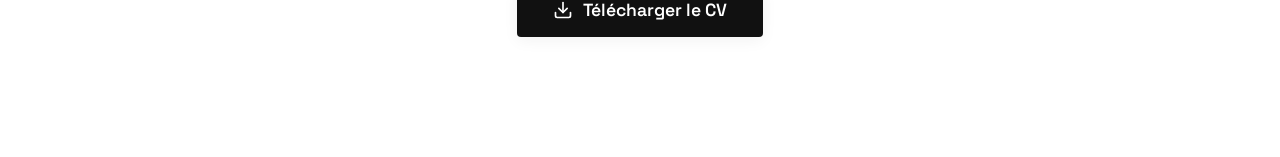
==== commit d4a53926: "Translate nav links to French and add AK SVG favicon" ====
--- a/about.html
+++ b/about.html
@@ -4,7 +4,8 @@
 <head>
     <meta charset="UTF-8">
     <meta name="viewport" content="width=device-width, initial-scale=1.0">
-    <title>About - Adelk.</title>
+    <title>A propos - Adelk.</title>
+    <link rel="icon" type="image/svg+xml" href="assets/favicon.svg">
     <link rel="stylesheet" href="style.css">
     <link rel="preconnect" href="https://fonts.googleapis.com">
     <link rel="preconnect" href="https://fonts.gstatic.com" crossorigin>
@@ -18,9 +19,9 @@
         <div class="header-left">
             <a href="index.html" class="logo">Adelk.</a>
             <nav class="nav-links">
-                <a href="about.html" class="active">About</a>
+                <a href="about.html" class="active">A propos</a>
                 <a href="ai.html">AI & CODE</a>
-                <a href="projects.html">Projects</a>
+                <a href="projects.html">Projets</a>
             </nav>
         </div>
         <div class="header-right">DESIGN NO. 45 // 2026</div>
